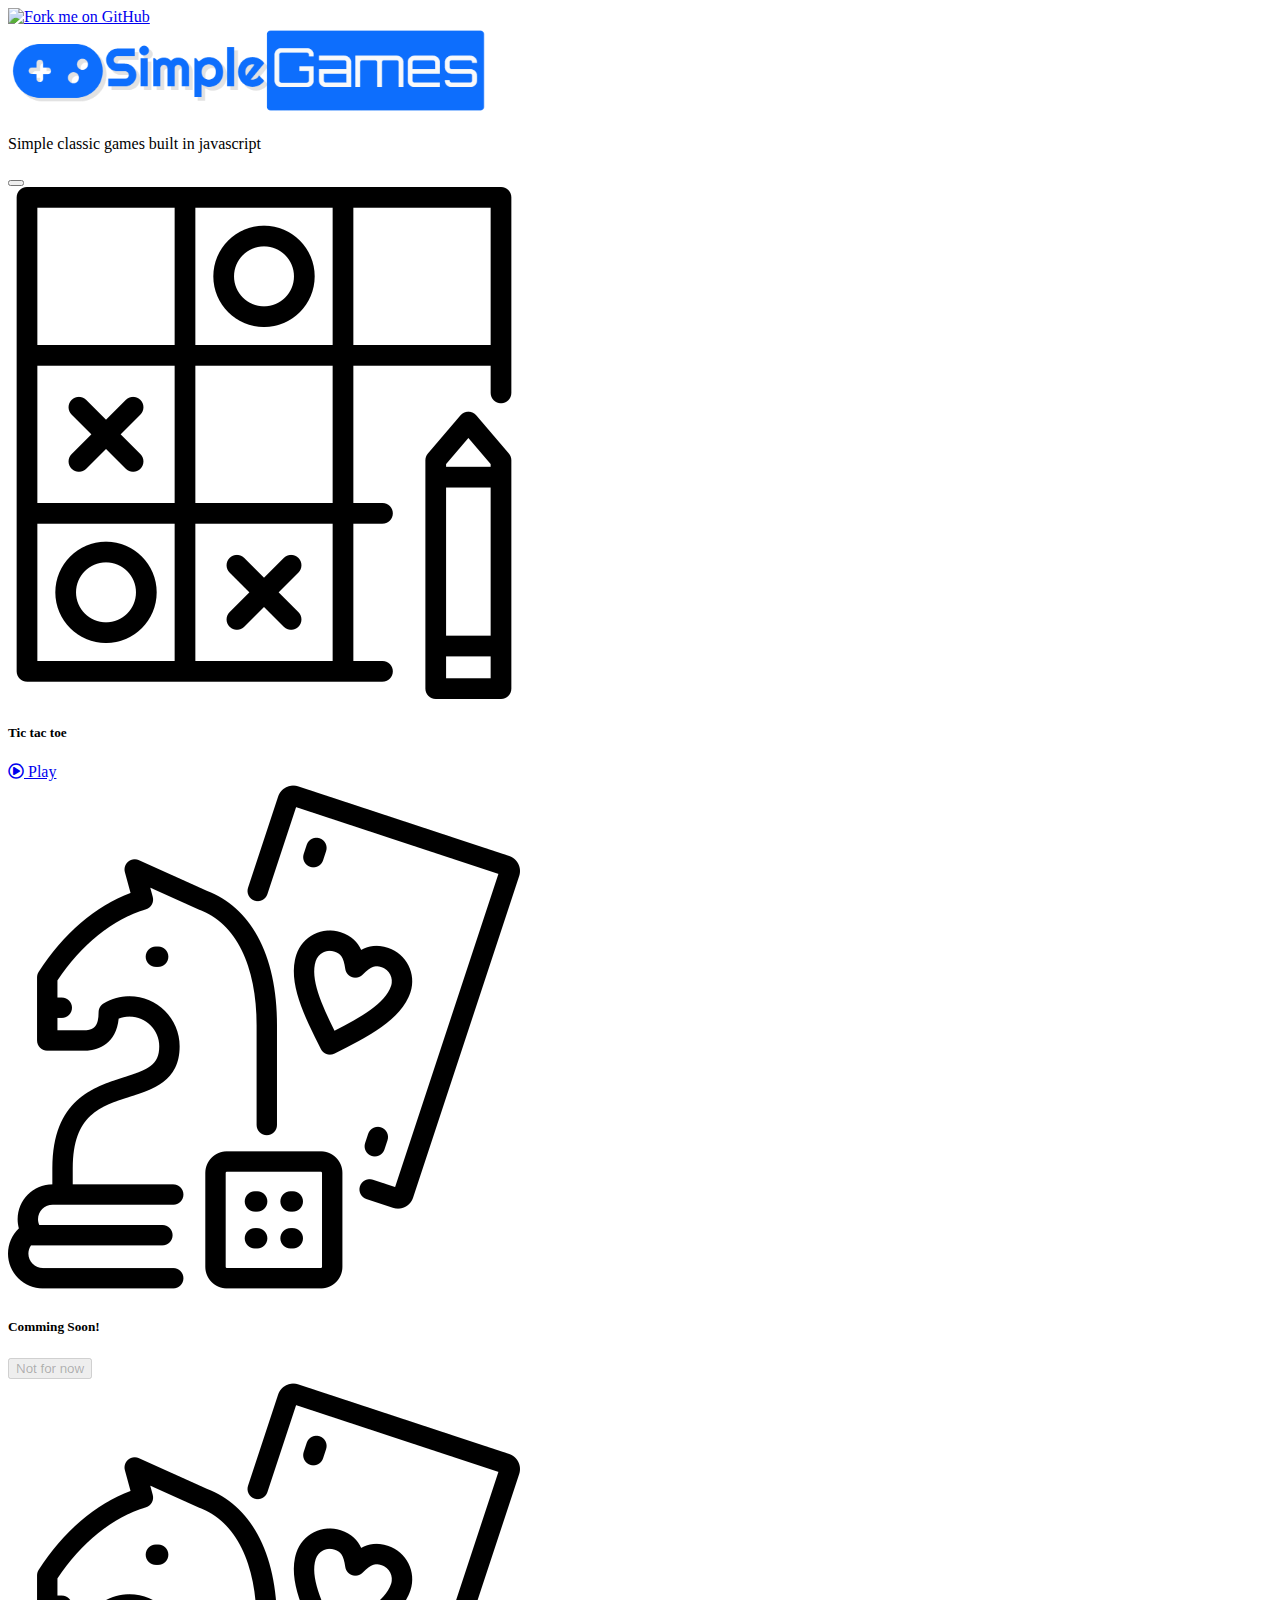
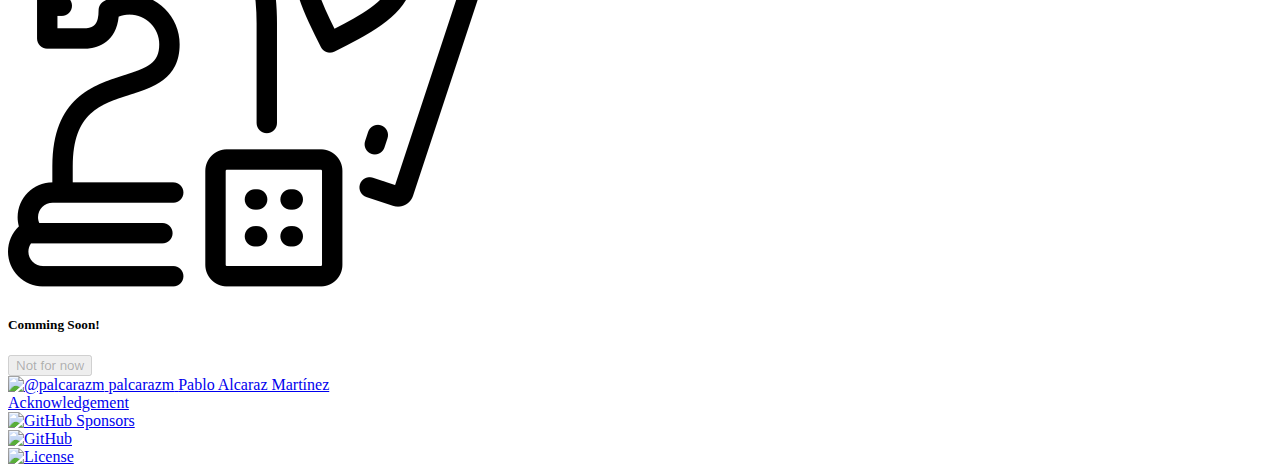
==== index.html @ 4d2e1533 "fix: hover ribbon" ====
<!DOCTYPE html>
<html lang="en">

<head>
    <meta charset="UTF-8">
    <meta http-equiv="X-UA-Compatible" content="IE=edge">
    <meta name="viewport" content="width=device-width, initial-scale=1.0, shrink-to-fit=no">
    <meta name="description" content="Simple classic games built in javascript">
    <meta name="keywords" content="bootstrap, javascript, games, board games, classic games">
    <meta name="author" content="https://github.com/palcarazm">
    <meta name="version" content="v0.0.0">
    <meta name="robots" content="index, follow">
    <meta name="revisit-after" content="1 month">
    <title>Simple Games</title>
    <link rel="icon" type="image/x-icon" href="img/favicon.ico">

    <meta property="og:title" content="Simple Games" />
    <meta property="og:description" content="Simple classic games built in javascript" />
    <meta property="og:url" content="https://palcarazm.github.io/bs-darkmode/" />
    <meta property="og:image" content="https://raw.githubusercontent.com/palcarazm/classic-games/main/img/card.png" />
    <meta property="og:image:width" content="728" />
    <meta property="og:image:height" content="364" />

    <meta name="twitter:title" content="Simple Games">
    <meta name="twitter:description" content="Simple classic games built in javascript">
    <meta name="twitter:image" content="https://raw.githubusercontent.com/palcarazm/classic-games/main/img/card.png">
    <meta name="twitter:card" content="summary_large_image">

    <link rel="stylesheet" href="https://cdn.jsdelivr.net/npm/bootstrap@5.2.1/dist/css/bootstrap.min.css"
        integrity="sha256-KTPJY0ik6ufLv48oDKCYFYaptcCX75UrmWytfSjy+tA=" crossorigin="anonymous">
    <link rel="stylesheet" href="https://cdn.jsdelivr.net/npm/@fortawesome/fontawesome-free@5.15.4/css/all.min.css"
        integrity="sha256-mUZM63G8m73Mcidfrv5E+Y61y7a12O5mW4ezU3bxqW4=" crossorigin="anonymous">
    <link rel="stylesheet" href="https://cdn.jsdelivr.net/npm/bs-darkmode@2.0.0/css/bs-darkmode.min.css"
        integrity="sha256-dg98wgzQN2Y519HWnkFOe0YBufzLjSwGaQUZ8Rsq6uc=" crossorigin="anonymous">

    <!-- Google tag (gtag.js) -->
    <script async src="https://www.googletagmanager.com/gtag/js?id=G-N6BPQJWL76"></script>
    <script>
        window.dataLayer = window.dataLayer || [];
        function gtag() { dataLayer.push(arguments); }
        gtag('js', new Date());

        gtag('config', 'G-N6BPQJWL76');
    </script>
</head>

<body>
    <div class="p-5 bg-light container position-relative" style="max-width: 800px;">
        <a href="http://github.com/palcarazm/classic-games" class="position-absolute top-0 end-0">
            <img width="149" height="149"
                src="https://github.blog/wp-content/uploads/2008/12/forkme_right_gray_6d6d6d.png?resize=149%2C149"
                class="attachment-full size-full" alt="Fork me on GitHub"
                data-recalc-dims="1">
        </a>
        <div class="container-fluid py-5">
            <img src="img/logo.png" alt="Simple Games logo" style="width: 100%; max-width: 30rem;">
            <p class="lead col-md-8 fs-4">Simple classic games built in javascript</p>
        </div>
    </div>

    <header class="container px-3 pt-2 d-flex justify-content-end" style="max-width: 800px;">
        <button class="btn btn-primary" data-plugin="bsdarkmode" allowsCookie></button>
    </header>
    <main class="px-5 py-3 container" style="max-width: 800px;">
        <div class="row row-cols-1 row-cols-md-2 row-cols-lg-3 g-4">
            <div class="col">
                <div class="card text-bg-light h-100">
                    <img src="img/games/tic-tac-toe.png" class="card-img-top mt-1 px-2" alt="Tic tac toe">
                    <div class="card-body">
                        <h5 class="card-title">Tic tac toe</h5>
                    </div>
                    <div class="card-footer d-flex justify-content-center">
                        <a href="tic-tac-toe" class="btn btn-primary"><i class="far fa-play-circle"
                                aria-hidden="true"></i> Play</a>
                    </div>
                </div>
            </div>
            <div class="col">
                <div class="card text-bg-light h-100">
                    <img src="img/games/others.png" class="card-img-top pt-2 px-2" alt="Comming Soon">
                    <div class="card-body">
                        <h5 class="card-title">Comming Soon!</h5>
                    </div>
                    <div class="card-footer d-flex justify-content-center">
                        <button class="btn btn-primary" disabled>Not for now</button>
                    </div>
                </div>
            </div>
            <div class="col">
                <div class="card text-bg-light h-100">
                    <img src="img/games/others.png" class="card-img-top mt-1 px-2" alt="Comming Soon">
                    <div class="card-body">
                        <h5 class="card-title">Comming Soon!</h5>
                    </div>
                    <div class="card-footer d-flex justify-content-center">
                        <button class="btn btn-primary" disabled>Not for now</button>
                    </div>
                </div>
            </div>
        </div>
    </main>

    <footer class="bg-light border-top p-4">
        <div class="container">
            <div class="d-flex flex-column flex-md-row justify-content-around align-items-center mb-4">
                <div class="d-flex">
                    <a href="https://github.com/palcarazm" class="me-2" target="_blank">
                        <img src="https://avatars.githubusercontent.com/u/79061172" alt="@palcarazm" sizes="32"
                            width="32" height="32" class="avatar rounded-circle">
                    </a>
                    <a href="https://github.com/palcarazm" class="text-decoration-none flex-self-center">
                        <span class="text-body fw-bold me-2">palcarazm</span>
                        <span class="text-muted fw-light">Pablo Alcaraz Martínez</span>
                    </a>
                </div>
                <div>
                    <a href="https://github.com/palcarazm/classic-games/blob/main/ACKNOWLEDGE.md" target="_blank"
                        class="text-decoration-none fw-bold text-body">Acknowledgement</a>
                </div>
            </div>
            <div class="d-flex flex-column flex-md-row justify-content-center align-items-center">
                <div class="mb-2 mb-md-0 me-md-2">
                    <a href="https://github.com/sponsors/palcarazm" title="Sponsors">
                        <img src="https://img.shields.io/badge/sponsor-30363D?style=for-the-badge&logo=GitHub-Sponsors&logoColor=#white"
                            alt="GitHub Sponsors" />
                    </a>
                </div>
                <div class=" me-md-2 me-md-2">
                    <a href="http://github.com/palcarazm/classic-games" target="_blank" rel="noopener noreferrer"
                        title="GitHub repository">
                        <img src="https://img.shields.io/badge/GitHub-100000?style=for-the-badge&logo=github&logoColor=white"
                            alt="GitHub">
                    </a>
                </div>
                <div class=" me-md-2">
                    <a href="https://github.com/palcarazm/classic-games/blob/main/LICENSE" target="_blank"
                        rel="noopener noreferrer" title="License">
                        <img src="https://img.shields.io/github/license/palcarazm/classic-games.svg?style=for-the-badge"
                            alt="License">
                    </a>
                </div>
            </div>
        </div>
    </footer>
    <script src="https://cdn.jsdelivr.net/npm/bootstrap@5.2.1/dist/js/bootstrap.bundle.min.js"
        integrity="sha256-qFsv4wd3fI60fwah7sOZ/L3f6D0lL9IC0+E1gFH88n0=" crossorigin="anonymous"></script>
    <script src="https://cdn.jsdelivr.net/npm/jquery@3.6.1/dist/jquery.min.js"
        integrity="sha256-o88AwQnZB+VDvE9tvIXrMQaPlFFSUTR+nldQm1LuPXQ=" crossorigin="anonymous"></script>
    <script src="https://cdn.jsdelivr.net/npm/bs-darkmode@2.0.0/js/bs-darkmode.jquery.js"
        integrity="sha256-WcCoyybQGFNxUl/2i/LH6DIMGlNY9voCEny3vjK+Hj0=" crossorigin="anonymous"></script>

</body>

</html>
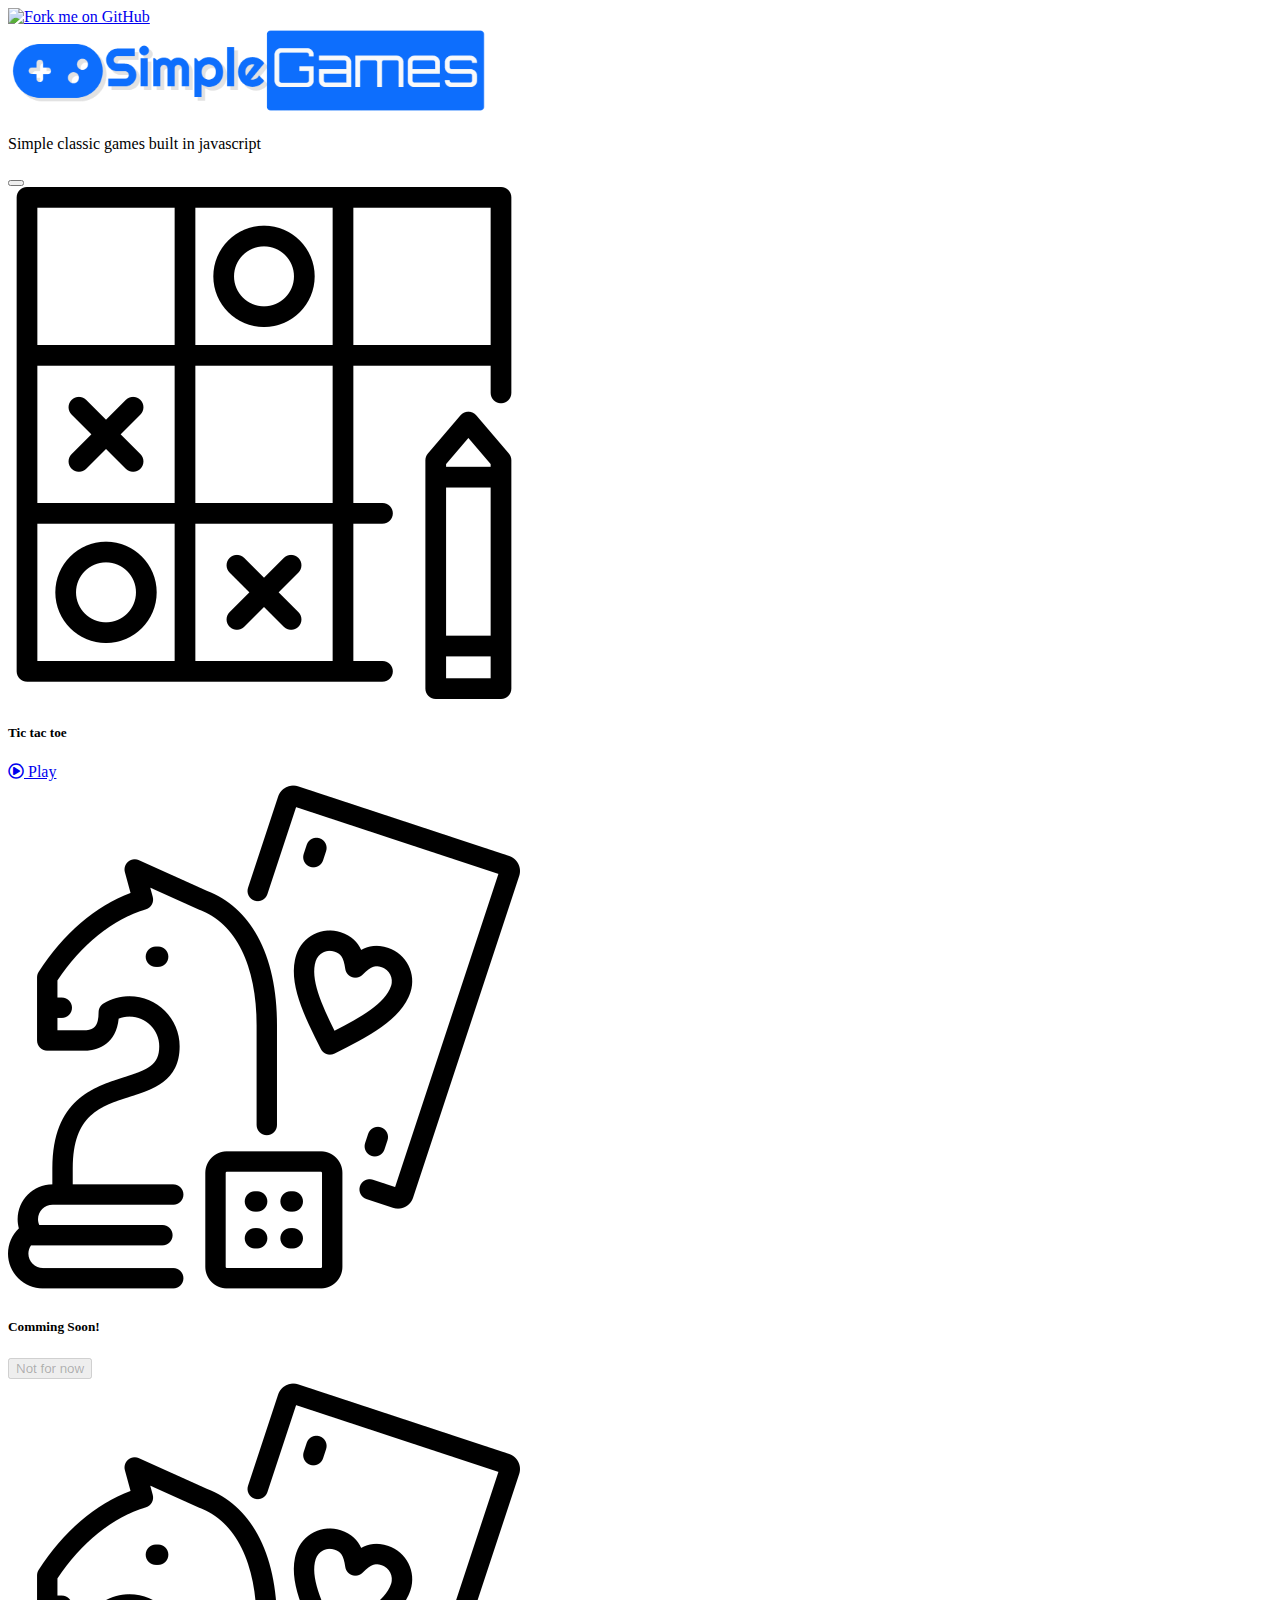
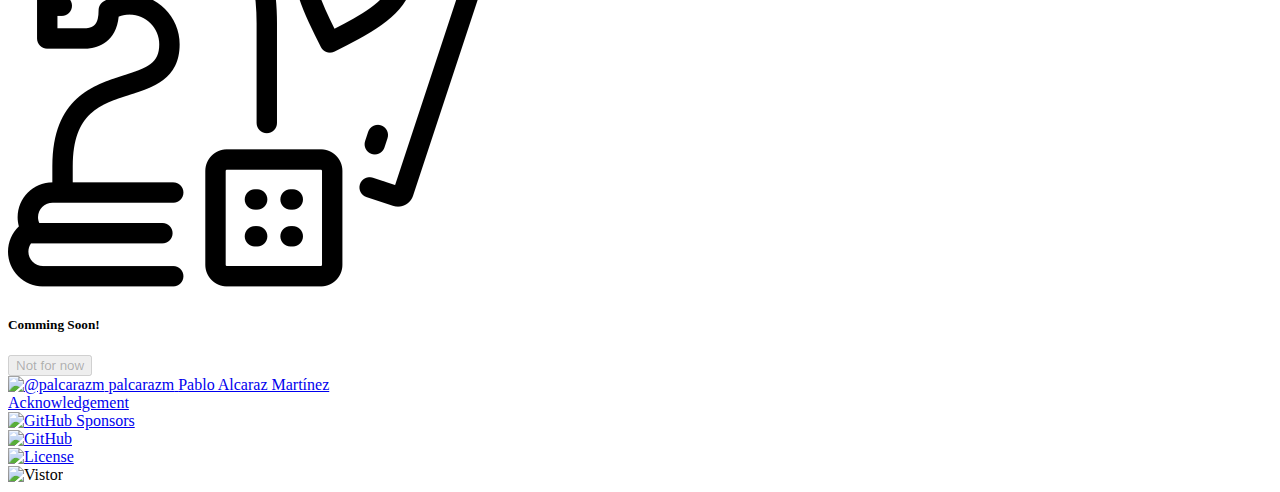
==== commit 39c1fd3d: "Add visitor count badge" ====
--- a/index.html
+++ b/index.html
@@ -32,7 +32,7 @@
         integrity="sha256-mUZM63G8m73Mcidfrv5E+Y61y7a12O5mW4ezU3bxqW4=" crossorigin="anonymous">
     <link rel="stylesheet" href="https://cdn.jsdelivr.net/npm/bs-darkmode@2.0.0/css/bs-darkmode.min.css"
         integrity="sha256-dg98wgzQN2Y519HWnkFOe0YBufzLjSwGaQUZ8Rsq6uc=" crossorigin="anonymous">
-
+    <link rel="stylesheet" href="src/css/styles.css">
     <!-- Google tag (gtag.js) -->
     <script async src="https://www.googletagmanager.com/gtag/js?id=G-N6BPQJWL76"></script>
     <script>
@@ -49,7 +49,7 @@
         <a href="http://github.com/palcarazm/classic-games" class="position-absolute top-0 end-0">
             <img width="149" height="149"
                 src="https://github.blog/wp-content/uploads/2008/12/forkme_right_gray_6d6d6d.png?resize=149%2C149"
-                class="attachment-full size-full" alt="Fork me on GitHub"
+                class="attachment-full size-full icon" alt="Fork me on GitHub"
                 data-recalc-dims="1">
         </a>
         <div class="container-fluid py-5">
@@ -59,25 +59,25 @@
     </div>
 
     <header class="container px-3 pt-2 d-flex justify-content-end" style="max-width: 800px;">
-        <button class="btn btn-primary" data-plugin="bsdarkmode" allowsCookie></button>
+        <button class="btn btn-secondary" data-plugin="bsdarkmode" allowsCookie></button>
     </header>
     <main class="px-5 py-3 container" style="max-width: 800px;">
         <div class="row row-cols-1 row-cols-md-2 row-cols-lg-3 g-4">
             <div class="col">
-                <div class="card text-bg-light h-100">
-                    <img src="img/games/tic-tac-toe.png" class="card-img-top mt-1 px-2" alt="Tic tac toe">
+                <div class="card bg-light h-100">
+                    <img src="img/games/tic-tac-toe.png" class="card-img-top icon icon-line pt-2 px-2" alt="Tic tac toe">
                     <div class="card-body">
                         <h5 class="card-title">Tic tac toe</h5>
                     </div>
                     <div class="card-footer d-flex justify-content-center">
-                        <a href="tic-tac-toe" class="btn btn-primary"><i class="far fa-play-circle"
+                        <a href="games/tic-tac-toe" class="btn btn-primary"><i class="far fa-play-circle"
                                 aria-hidden="true"></i> Play</a>
                     </div>
                 </div>
             </div>
             <div class="col">
-                <div class="card text-bg-light h-100">
-                    <img src="img/games/others.png" class="card-img-top pt-2 px-2" alt="Comming Soon">
+                <div class="card bg-light h-100">
+                    <img src="img/games/others.png" class="card-img-top icon icon-line pt-2 px-2" alt="Comming Soon">
                     <div class="card-body">
                         <h5 class="card-title">Comming Soon!</h5>
                     </div>
@@ -87,8 +87,8 @@
                 </div>
             </div>
             <div class="col">
-                <div class="card text-bg-light h-100">
-                    <img src="img/games/others.png" class="card-img-top mt-1 px-2" alt="Comming Soon">
+                <div class="card bg-light h-100">
+                    <img src="img/games/others.png" class="card-img-top icon icon-line pt-2 px-2" alt="Comming Soon">
                     <div class="card-body">
                         <h5 class="card-title">Comming Soon!</h5>
                     </div>
@@ -122,22 +122,26 @@
                 <div class="mb-2 mb-md-0 me-md-2">
                     <a href="https://github.com/sponsors/palcarazm" title="Sponsors">
                         <img src="https://img.shields.io/badge/sponsor-30363D?style=for-the-badge&logo=GitHub-Sponsors&logoColor=#white"
-                            alt="GitHub Sponsors" />
+                            class="icon" alt="GitHub Sponsors" />
                     </a>
                 </div>
-                <div class=" me-md-2 me-md-2">
+                <div class="mb-2 mb-md-0 me-md-2">
                     <a href="http://github.com/palcarazm/classic-games" target="_blank" rel="noopener noreferrer"
                         title="GitHub repository">
                         <img src="https://img.shields.io/badge/GitHub-100000?style=for-the-badge&logo=github&logoColor=white"
-                            alt="GitHub">
+                            class="icon" alt="GitHub">
                     </a>
                 </div>
-                <div class=" me-md-2">
+                <div class="mb-2 mb-md-0 me-md-2">
                     <a href="https://github.com/palcarazm/classic-games/blob/main/LICENSE" target="_blank"
                         rel="noopener noreferrer" title="License">
                         <img src="https://img.shields.io/github/license/palcarazm/classic-games.svg?style=for-the-badge"
-                            alt="License">
+                            class="icon" alt="License">
                     </a>
+                </div>
+                <div class="">
+                    <img src="https://visitor-counter-badge.vercel.app/api/palcarazm/classic-games?color=informational&style=for-the-badge"
+                        class="icon" alt="Vistor">
                 </div>
             </div>
         </div>
--- a/src/css/styles.css
+++ b/src/css/styles.css
@@ -0,0 +1,6 @@
+/** Commons */
+p{text-align: justify;}
+
+/** Darkmode */
+.bs-darkmode-dark img.icon-line {filter: invert(1);}
+.bs-darkmode-dark img:not(.icon) {filter: brightness(.8);}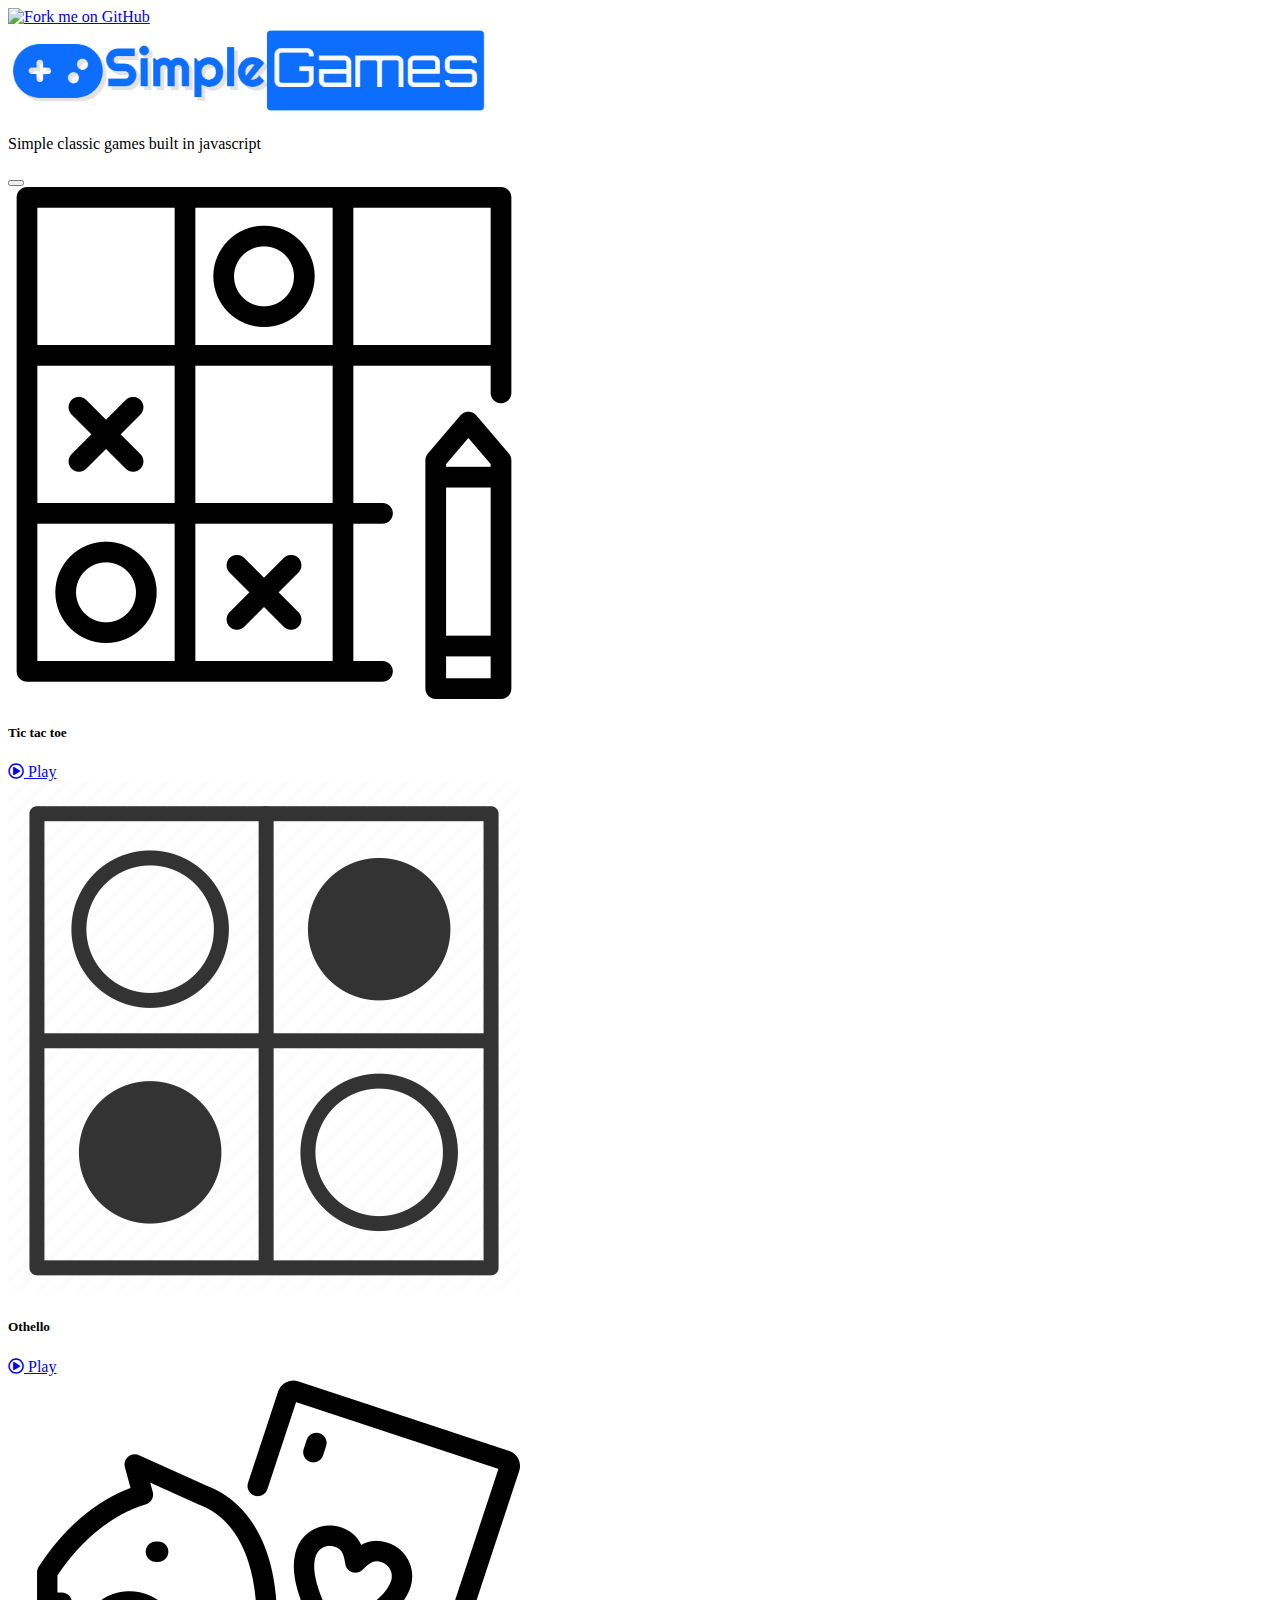
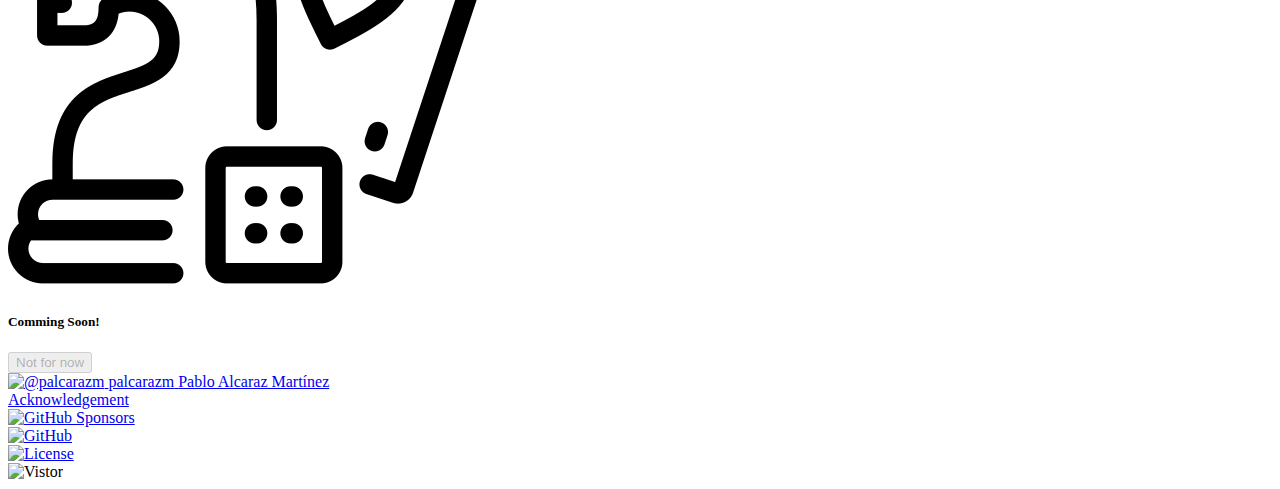
==== commit 815ef16a: "feat (othello): Link to main page" ====
--- a/index.html
+++ b/index.html
@@ -77,12 +77,13 @@
             </div>
             <div class="col">
                 <div class="card bg-light h-100">
-                    <img src="img/games/others.png" class="card-img-top icon icon-line pt-2 px-2" alt="Comming Soon">
+                    <img src="img/games/othello.png" class="card-img-top icon icon-line pt-2 px-2" alt="Othello">
                     <div class="card-body">
-                        <h5 class="card-title">Comming Soon!</h5>
+                        <h5 class="card-title">Othello</h5>
                     </div>
                     <div class="card-footer d-flex justify-content-center">
-                        <button class="btn btn-primary" disabled>Not for now</button>
+                        <a href="games/othello" class="btn btn-primary"><i class="far fa-play-circle"
+                            aria-hidden="true"></i> Play</a>
                     </div>
                 </div>
             </div>
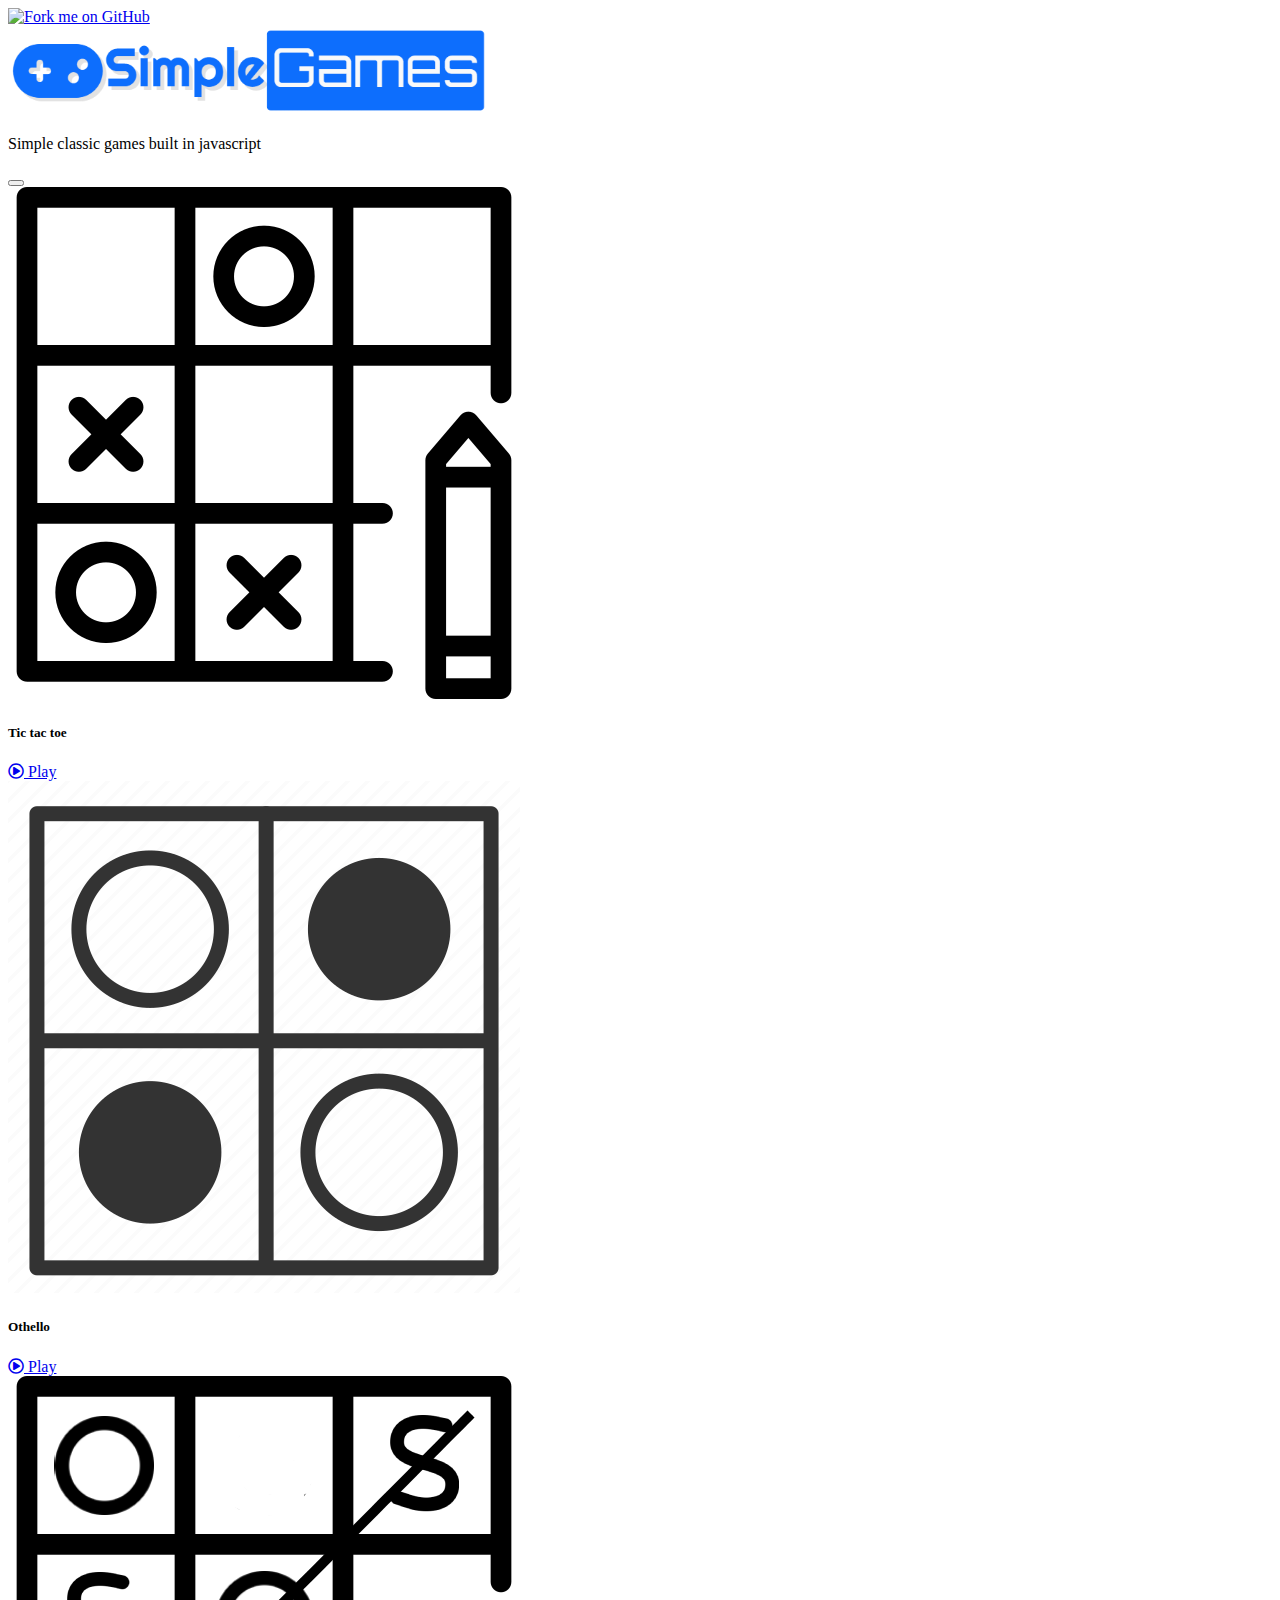
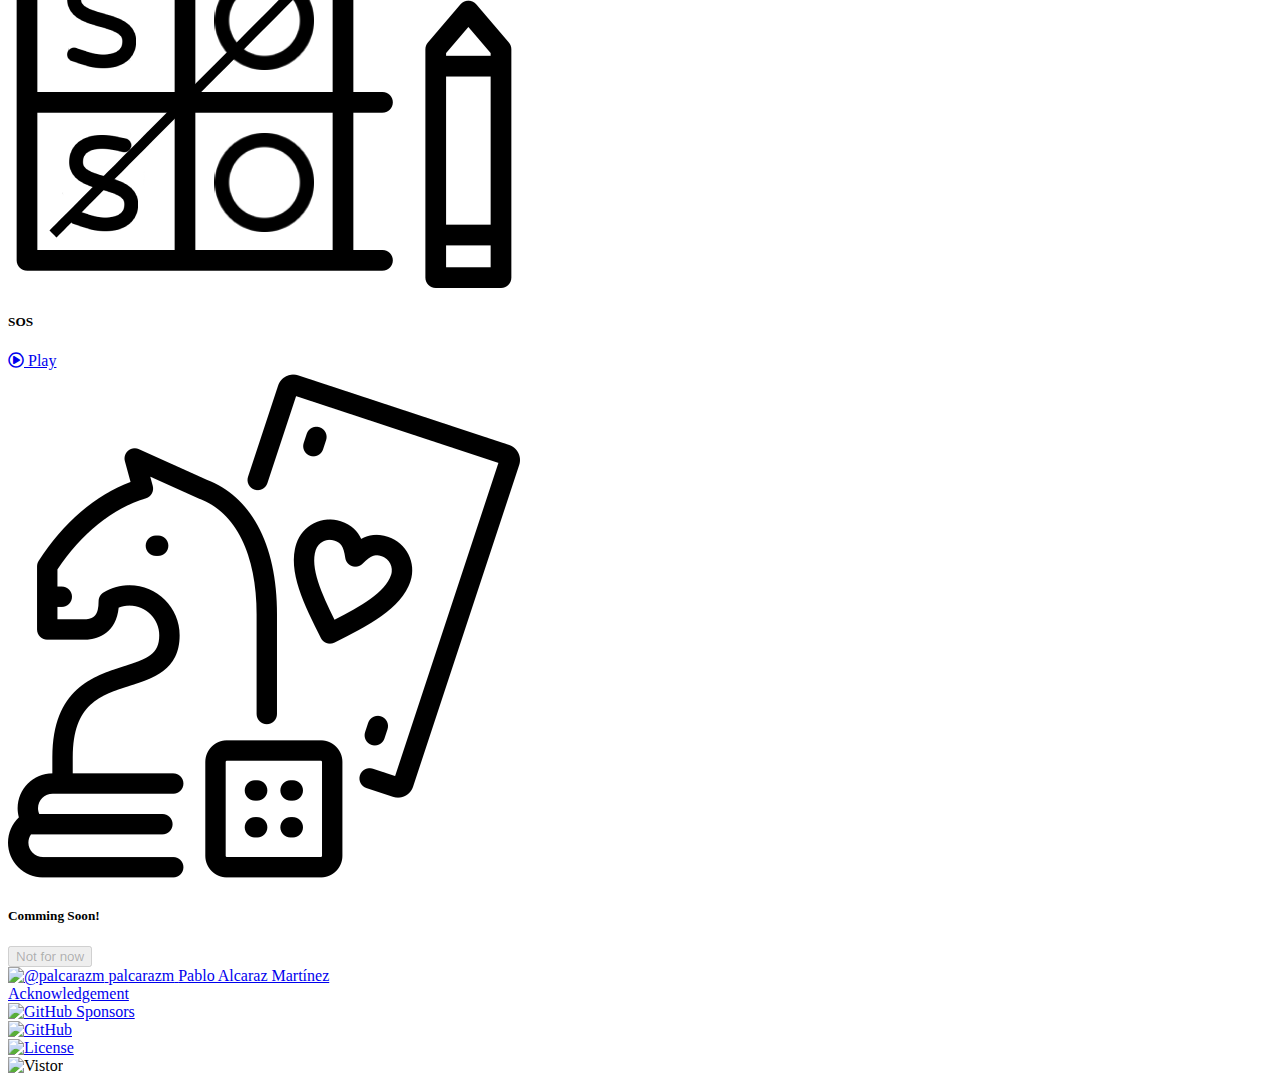
==== commit 7705d39a: "link SOS game" ====
--- a/index.html
+++ b/index.html
@@ -16,7 +16,7 @@
 
     <meta property="og:title" content="Simple Games" />
     <meta property="og:description" content="Simple classic games built in javascript" />
-    <meta property="og:url" content="https://palcarazm.github.io/bs-darkmode/" />
+    <meta property="og:url" content="https://palcarazm.github.io/classic-games/" />
     <meta property="og:image" content="https://raw.githubusercontent.com/palcarazm/classic-games/main/img/card.png" />
     <meta property="og:image:width" content="728" />
     <meta property="og:image:height" content="364" />
@@ -83,6 +83,18 @@
                     </div>
                     <div class="card-footer d-flex justify-content-center">
                         <a href="games/othello" class="btn btn-primary"><i class="far fa-play-circle"
+                            aria-hidden="true"></i> Play</a>
+                    </div>
+                </div>
+            </div>
+            <div class="col">
+                <div class="card bg-light h-100">
+                    <img src="img/games/sos.png" class="card-img-top icon icon-line pt-2 px-2" alt="SOS">
+                    <div class="card-body">
+                        <h5 class="card-title">SOS</h5>
+                    </div>
+                    <div class="card-footer d-flex justify-content-center">
+                        <a href="games/sos" class="btn btn-primary"><i class="far fa-play-circle"
                             aria-hidden="true"></i> Play</a>
                     </div>
                 </div>
